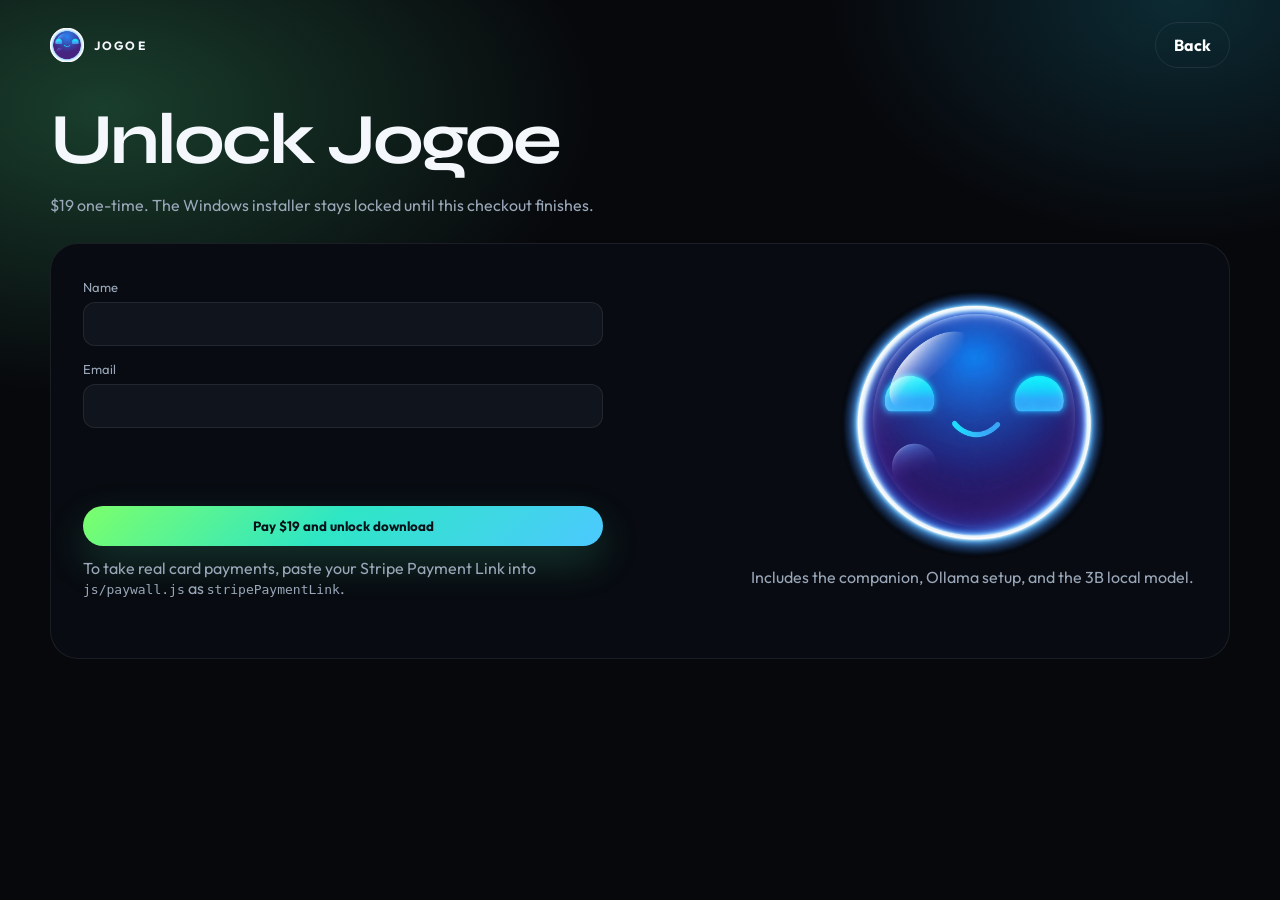
==== checkout.html @ 0dbc4bc4 "Publish the Jogoe marketing site and Windows setup wizard. Co-authored-by: Cursor <cursoragent@curso" ====
<!doctype html>
<html lang="en">
<head>
  <meta charset="utf-8">
  <meta name="viewport" content="width=device-width, initial-scale=1">
  <title>Checkout — Jogoe</title>
  <link rel="icon" href="assets/jogoe.ico">
  <link rel="preconnect" href="https://fonts.googleapis.com">
  <link rel="preconnect" href="https://fonts.gstatic.com" crossorigin>
  <link href="https://fonts.googleapis.com/css2?family=Outfit:wght@400;600;700&family=Syne:wght@700;800&display=swap" rel="stylesheet">
  <link rel="stylesheet" href="css/style.css">
</head>
<body>
  <div class="wrap">
    <header class="nav">
      <a class="brand" href="index.html"><img src="assets/app_icon.png" alt=""> JOGOE</a>
      <a class="btn btn-ghost" href="index.html">Back</a>
    </header>

    <section class="section">
      <h2>Unlock Jogoe</h2>
      <p class="lede">$19 one-time. The Windows installer stays locked until this checkout finishes.</p>
      <div class="price-box">
        <form class="form" id="checkout-form">
          <div>
            <label>Name<input name="name" autocomplete="name" required></label>
          </div>
          <div>
            <label>Email<input name="email" type="email" autocomplete="email" required></label>
          </div>
          <p class="status" id="checkout-status"></p>
          <button class="btn btn-grad" type="submit">Pay $19 and unlock download</button>
          <p class="lede">To take real card payments, paste your Stripe Payment Link into <code>js/paywall.js</code> as <code>stripePaymentLink</code>.</p>
        </form>
        <div>
          <picture>
            <source srcset="assets/faces/idle.webp" type="image/webp">
            <img class="checkout-orb" src="assets/faces/idle.png" alt="Jogoe" width="3840" height="3840">
          </picture>
          <p class="lede">Includes the companion, Ollama setup, and the 3B local model.</p>
        </div>
      </div>
    </section>
  </div>
  <script src="js/paywall.js"></script>
  <script src="js/checkout.js"></script>
</body>
</html>
---- css/style.css ----
:root {
  --bg: #07080c;
  --ink: #f4f7fb;
  --muted: #9aa7b8;
  --line: rgba(255, 255, 255, 0.08);
  --lime: #b6ff4a;
  --mint: #5dffc8;
  --cyan: #3ee0ff;
  --grad: linear-gradient(135deg, #7cff6b 0%, #2ee6c5 48%, #4cc9ff 100%);
  --shadow: 0 40px 120px rgba(0, 0, 0, 0.45);
}

* { box-sizing: border-box; }
html { scroll-behavior: smooth; }
body {
  margin: 0;
  font-family: "Outfit", "Segoe UI", sans-serif;
  color: var(--ink);
  background:
    radial-gradient(900px 520px at 8% 12%, rgba(90, 255, 160, 0.22), transparent 55%),
    radial-gradient(700px 480px at 92% 0%, rgba(40, 220, 255, 0.16), transparent 50%),
    var(--bg);
  min-height: 100vh;
}

img { max-width: 100%; display: block; }
a { color: inherit; }
button, .btn { font-family: inherit; }

.wrap {
  width: min(1180px, calc(100% - 40px));
  margin: 0 auto;
}

.nav {
  display: flex;
  align-items: center;
  justify-content: space-between;
  padding: 22px 0 8px;
}

.brand {
  display: flex;
  align-items: center;
  gap: 10px;
  text-decoration: none;
  letter-spacing: 0.18em;
  font-size: 12px;
  font-weight: 700;
}
.brand img { width: 34px; height: 34px; }

.nav-actions { display: flex; gap: 12px; align-items: center; }

.btn {
  display: inline-flex;
  align-items: center;
  justify-content: center;
  gap: 8px;
  border: 0;
  text-decoration: none;
  cursor: pointer;
  border-radius: 999px;
  padding: 12px 18px;
  font-weight: 700;
  transition: transform 0.18s ease, box-shadow 0.18s ease;
}
.btn:hover { transform: translateY(-1px); }

.btn-market {
  background: var(--lime);
  color: #10210a;
  box-shadow: 0 10px 30px rgba(182, 255, 74, 0.25);
}
.btn-menu {
  background: transparent;
  color: #fff;
  border: 1px solid var(--line);
  width: 46px;
  height: 46px;
  padding: 0;
}
.btn-grad {
  background: var(--grad);
  color: #081018;
  box-shadow: 0 16px 40px rgba(80, 255, 180, 0.18);
}
.btn-ghost {
  background: transparent;
  border: 1px solid var(--line);
  color: #fff;
}

.stage {
  margin: 18px auto 80px;
  background: #07090e;
  border: 1px solid var(--line);
  border-radius: 36px;
  overflow: hidden;
  box-shadow: var(--shadow);
  position: relative;
}
.stage::before {
  content: "";
  position: absolute;
  inset: auto auto -20% -10%;
  width: 55%;
  height: 80%;
  background: radial-gradient(circle, rgba(110, 255, 140, 0.18), transparent 68%);
  pointer-events: none;
  animation: stage-glow 8s ease-in-out infinite;
}
@keyframes stage-glow {
  0%, 100% { opacity: 0.85; transform: translate(0, 0) scale(1); }
  50% { opacity: 1; transform: translate(6%, -4%) scale(1.08); }
}

.hero {
  display: grid;
  grid-template-columns: 1.05fr 1fr;
  gap: 24px;
  align-items: center;
  padding: 28px 48px 56px;
  position: relative;
  z-index: 1;
}

.orb-wrap {
  position: relative;
  min-height: 640px;
  display: grid;
  place-items: center;
  perspective: 900px;
}
.hero-orb-track {
  display: grid;
  place-items: center;
  transform-style: preserve-3d;
  transition: transform 0.35s ease;
  will-change: transform;
  z-index: 1;
}
.orb-wrap.is-tracking .hero-orb-track {
  transition: transform 0.08s linear;
}
.orb-wrap picture { display: block; }
.orb-wrap img.hero-orb {
  width: min(560px, 100%);
  height: auto;
  image-rendering: auto;
  filter: drop-shadow(0 30px 50px rgba(70, 230, 255, 0.28));
  animation: float 5.4s ease-in-out infinite;
  transform-origin: 50% 55%;
  cursor: pointer;
}
.orb-wrap:hover img.hero-orb {
  filter: drop-shadow(0 36px 64px rgba(90, 255, 210, 0.42));
}
.ground-glow {
  position: absolute;
  bottom: 58px;
  width: 220px;
  height: 34px;
  border-radius: 50%;
  background: radial-gradient(circle, rgba(80, 255, 230, 0.55), transparent 70%);
  filter: blur(6px);
  animation: glow-pulse 4.2s ease-in-out infinite;
}
.copy h1 {
  font-family: "Syne", sans-serif;
  font-size: clamp(48px, 7vw, 92px);
  line-height: 0.92;
  letter-spacing: -0.05em;
  margin: 0 0 18px;
}
.copy .kicker {
  font-size: 28px;
  margin: 0 0 16px;
  color: #d5deea;
}
.copy p {
  max-width: 420px;
  color: var(--muted);
  font-size: 16px;
  line-height: 1.6;
}

@keyframes float {
  0%, 100% { transform: translateY(0) scale(1); }
  50% { transform: translateY(-14px) scale(1.015); }
}
@keyframes glow-pulse {
  0%, 100% { opacity: 0.7; transform: scaleX(1); }
  50% { opacity: 1; transform: scaleX(1.18); }
}

.section { padding: 20px 0 80px; }
.section h2 {
  font-family: "Syne", sans-serif;
  font-size: clamp(36px, 6vw, 72px);
  margin: 0 0 12px;
  letter-spacing: -0.04em;
}
.lede { color: var(--muted); max-width: 620px; margin: 0 0 28px; }

.grid {
  display: grid;
  grid-template-columns: repeat(3, 1fr);
  gap: 16px;
}
.card {
  background: rgba(10, 14, 20, 0.82);
  border: 1px solid var(--line);
  border-radius: 22px;
  padding: 22px;
  transition: transform 0.25s ease, border-color 0.25s ease, box-shadow 0.25s ease;
}
.card:hover {
  transform: translateY(-6px);
  border-color: rgba(94, 255, 200, 0.28);
  box-shadow: 0 18px 40px rgba(0, 0, 0, 0.28);
}
.card h3 { margin: 0 0 8px; font-size: 20px; }
.card p { margin: 0; color: var(--muted); line-height: 1.55; }

.faces {
  display: flex;
  gap: 14px;
  overflow: auto;
  padding: 18px 2px 28px;
}
.faces figure {
  margin: 0;
  min-width: 148px;
  text-align: center;
  cursor: pointer;
}
.faces picture { display: block; }
.faces img {
  width: 148px;
  height: 148px;
  object-fit: contain;
  background: transparent;
  image-rendering: auto;
  transform-origin: 50% 70%;
  will-change: transform;
}
.faces figcaption { color: var(--muted); font-size: 13px; margin-top: 8px; }

.face { position: relative; }
.face-idle img { animation: face-idle 3.4s ease-in-out infinite; }
.face-listening img { animation: face-listen 2.6s ease-in-out infinite; }
.face-thinking img { animation: face-think 2.2s ease-in-out infinite; }
.face-working img { animation: face-work 2.8s linear infinite; }
.face-happy img { animation: face-happy 1.8s ease-in-out infinite; }
.face-confused img { animation: face-confused 2.5s ease-in-out infinite; }
.face-error img { animation: face-error 0.7s ease-in-out infinite; }

.face-idle:hover img,
.face-idle.is-replay img { animation: face-idle-pop 0.7s cubic-bezier(0.2, 1.4, 0.32, 1); }
.face-listening:hover img,
.face-listening.is-replay img { animation: face-listen-pop 0.85s ease; }
.face-thinking:hover img,
.face-thinking.is-replay img { animation: face-think-pop 0.9s ease-in-out; }
.face-working:hover img,
.face-working.is-replay img { animation: face-work-pop 0.8s ease; }
.face-happy:hover img,
.face-happy.is-replay img { animation: face-happy-pop 0.75s cubic-bezier(0.2, 1.5, 0.32, 1); }
.face-confused:hover img,
.face-confused.is-replay img { animation: face-confused-pop 0.7s ease; }
.face-error:hover img,
.face-error.is-replay img { animation: face-error-pop 0.55s ease; }

.face-listening::before,
.face-listening::after {
  content: "";
  position: absolute;
  left: 50%;
  top: 46px;
  width: 118px;
  height: 118px;
  margin-left: -59px;
  border: 2px solid rgba(62, 224, 255, 0.0);
  border-radius: 50%;
  pointer-events: none;
  animation: listen-ring 2.6s ease-out infinite;
}
.face-listening::after { animation-delay: 0.7s; }
.face-listening:hover::before,
.face-listening:hover::after,
.face-listening.is-replay::before,
.face-listening.is-replay::after {
  animation: listen-ring 0.85s ease-out;
}

@keyframes face-idle {
  0%, 100% { transform: translateY(0); }
  50% { transform: translateY(-7px); }
}
@keyframes face-idle-pop {
  0% { transform: translateY(0) scale(1); }
  40% { transform: translateY(-16px) scale(1.06); }
  70% { transform: translateY(-4px) scale(0.98); }
  100% { transform: translateY(0) scale(1); }
}
@keyframes face-listen {
  0%, 100% { transform: rotate(-8deg) translateX(-3px); }
  50% { transform: rotate(8deg) translateX(3px); }
}
@keyframes face-listen-pop {
  0% { transform: rotate(0) scale(1); }
  25% { transform: rotate(-14deg) translateX(-6px) scale(1.05); }
  55% { transform: rotate(12deg) translateX(6px) scale(1.05); }
  100% { transform: rotate(0) scale(1); }
}
@keyframes listen-ring {
  0% { transform: scale(0.72); opacity: 0.55; border-color: rgba(62, 224, 255, 0.55); }
  100% { transform: scale(1.35); opacity: 0; border-color: rgba(62, 224, 255, 0); }
}
@keyframes face-think {
  0%, 100% { transform: rotate(-6deg) translateY(0); }
  35% { transform: rotate(7deg) translateY(-8px); }
  70% { transform: rotate(-3deg) translateY(2px); }
}
@keyframes face-think-pop {
  0% { transform: rotate(0) scale(1); }
  30% { transform: rotate(-16deg) translateY(-10px) scale(1.04); }
  60% { transform: rotate(14deg) translateY(-4px) scale(1.08); }
  100% { transform: rotate(0) scale(1); }
}
@keyframes face-work {
  0% { transform: rotate(0) scale(1); }
  50% { transform: rotate(180deg) scale(1.03); }
  100% { transform: rotate(360deg) scale(1); }
}
@keyframes face-work-pop {
  0% { transform: rotate(0) scale(1); }
  50% { transform: rotate(180deg) scale(1.12); }
  100% { transform: rotate(360deg) scale(1); }
}
@keyframes face-happy {
  0%, 100% { transform: translateY(0) scale(1); }
  30% { transform: translateY(-12px) scale(1.06); }
  50% { transform: translateY(0) scale(0.96); }
  70% { transform: translateY(-6px) scale(1.03); }
}
@keyframes face-happy-pop {
  0% { transform: translateY(0) scale(1) rotate(0); }
  35% { transform: translateY(-20px) scale(1.12) rotate(-8deg); }
  55% { transform: translateY(2px) scale(0.94) rotate(6deg); }
  75% { transform: translateY(-8px) scale(1.06) rotate(-3deg); }
  100% { transform: translateY(0) scale(1) rotate(0); }
}
@keyframes face-confused {
  0%, 100% { transform: rotate(0) translateX(0); }
  25% { transform: rotate(-10deg) translateX(-4px); }
  50% { transform: rotate(8deg) translateX(4px); }
  75% { transform: rotate(-5deg) translateX(-2px); }
}
@keyframes face-confused-pop {
  0% { transform: rotate(0); }
  20% { transform: rotate(-16deg) translateX(-8px); }
  45% { transform: rotate(14deg) translateX(8px); }
  70% { transform: rotate(-8deg); }
  100% { transform: rotate(0); }
}
@keyframes face-error {
  0%, 100% { transform: translateX(0); }
  25% { transform: translateX(-5px); }
  75% { transform: translateX(5px); }
}
@keyframes face-error-pop {
  0%, 100% { transform: translateX(0) scale(1); }
  15% { transform: translateX(-10px) rotate(-6deg) scale(1.04); }
  30% { transform: translateX(10px) rotate(6deg); }
  45% { transform: translateX(-8px) rotate(-4deg); }
  60% { transform: translateX(8px) rotate(4deg); }
  80% { transform: translateX(-3px); }
}

.price-box {
  display: grid;
  grid-template-columns: 1.3fr 0.9fr;
  gap: 24px;
  align-items: center;
  background: #080b11;
  border: 1px solid var(--line);
  border-radius: 28px;
  padding: 32px;
}
.price-box .amount {
  font-family: "Syne", sans-serif;
  font-size: 72px;
  margin: 0;
}
.price-box ul { color: var(--muted); line-height: 1.9; padding-left: 18px; }

.faq-item {
  border-top: 1px solid var(--line);
}
.faq-item button {
  width: 100%;
  text-align: left;
  background: none;
  border: 0;
  color: #fff;
  padding: 18px 0;
  font-size: 18px;
  cursor: pointer;
}
.faq-item .answer {
  display: none;
  color: var(--muted);
  padding: 0 0 18px;
  line-height: 1.6;
}
.faq-item.open .answer { display: block; }

.footer {
  display: flex;
  justify-content: space-between;
  align-items: end;
  padding-bottom: 40px;
  color: var(--muted);
}
.contact-bubble {
  width: 118px;
  height: 118px;
  border-radius: 50%;
  background: #fff;
  color: #111;
  display: grid;
  place-items: center;
  text-align: center;
  text-decoration: none;
  font-weight: 800;
  box-shadow: 0 20px 50px rgba(0,0,0,0.35);
  animation: contact-bob 3.6s ease-in-out infinite;
  transition: transform 0.2s ease;
}
.contact-bubble:hover { animation: none; transform: scale(1.06); }
@keyframes contact-bob {
  0%, 100% { transform: translateY(0); }
  50% { transform: translateY(-8px); }
}

.drawer {
  display: none;
  position: fixed;
  inset: 18px 18px auto auto;
  background: #0c1118;
  border: 1px solid var(--line);
  border-radius: 18px;
  padding: 16px;
  z-index: 20;
  min-width: 220px;
}
.drawer.open { display: grid; gap: 10px; }
.drawer a { text-decoration: none; color: #fff; }

.form {
  display: grid;
  gap: 12px;
  max-width: 520px;
}
label { font-size: 13px; color: var(--muted); }
input {
  width: 100%;
  margin-top: 6px;
  background: #10151d;
  border: 1px solid var(--line);
  color: #fff;
  border-radius: 12px;
  padding: 12px 14px;
  font-size: 16px;
}
.row { display: grid; grid-template-columns: 1fr 1fr; gap: 12px; }
.status { min-height: 1.4em; color: #ffb4b4; }

.download-panel {
  background: #080b11;
  border: 1px solid var(--line);
  border-radius: 28px;
  padding: 36px;
}

.checkout-orb {
  width: 280px;
  height: auto;
  margin: 0 auto;
  animation: float 4.8s ease-in-out infinite;
  cursor: pointer;
  transform-origin: 50% 60%;
}
.checkout-orb:hover {
  animation: face-happy-pop 0.75s cubic-bezier(0.2, 1.5, 0.32, 1);
}

@media (max-width: 860px) {
  .hero, .price-box, .grid, .footer { grid-template-columns: 1fr; }
  .hero { padding: 20px; }
  .orb-wrap { min-height: 360px; }
}

@media (prefers-reduced-motion: reduce) {
  *, *::before, *::after {
    animation: none !important;
    transition: none !important;
  }
}
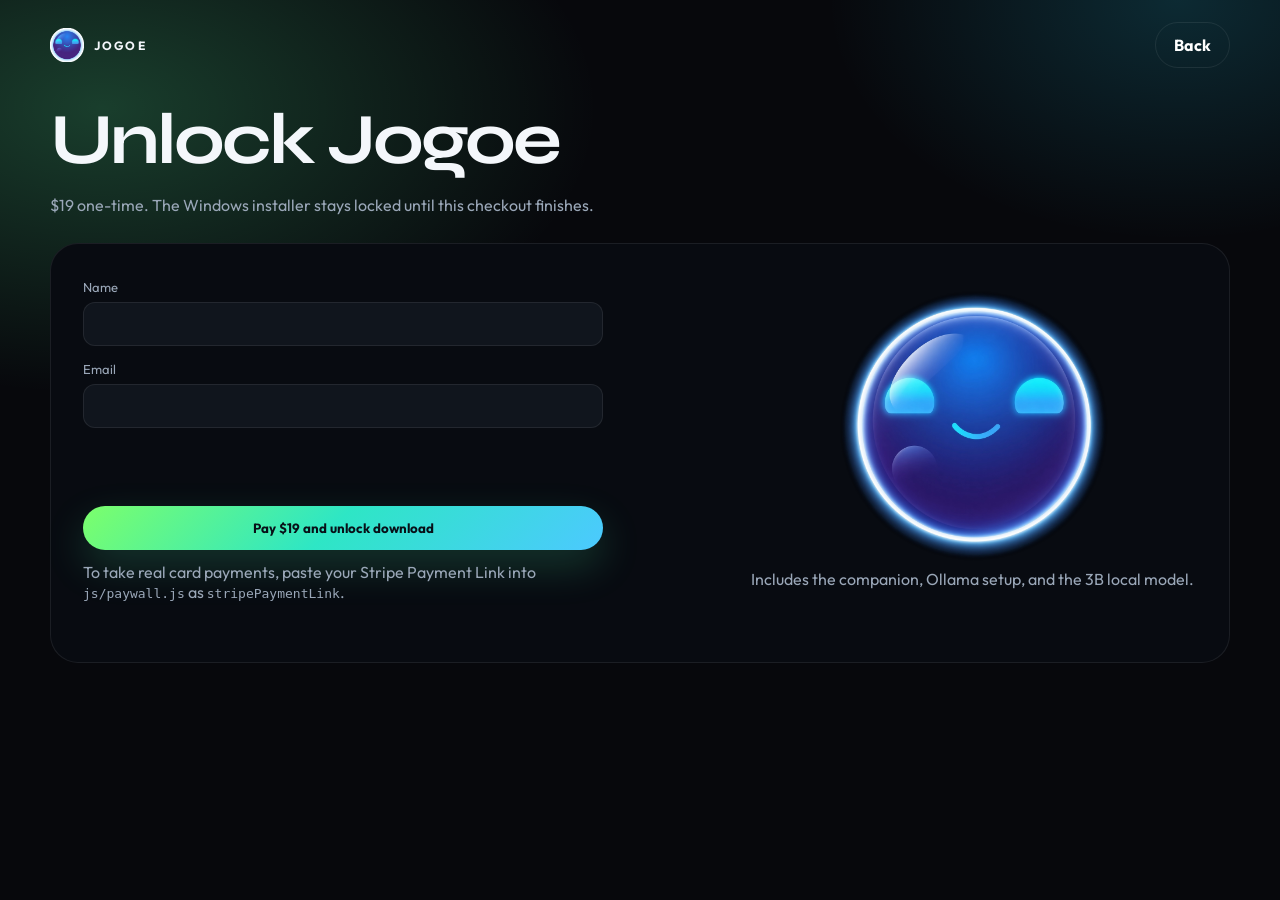
==== commit 7691dab8: "Make the site phone-ready and match every orb face to Idle. Co-authored-by: Cursor <cursoragent@curs" ====
--- a/checkout.html
+++ b/checkout.html
@@ -2,7 +2,7 @@
 <html lang="en">
 <head>
   <meta charset="utf-8">
-  <meta name="viewport" content="width=device-width, initial-scale=1">
+  <meta name="viewport" content="width=device-width, initial-scale=1, viewport-fit=cover">
   <title>Checkout — Jogoe</title>
   <link rel="icon" href="assets/jogoe.ico">
   <link rel="preconnect" href="https://fonts.googleapis.com">
@@ -33,16 +33,19 @@
           <p class="lede">To take real card payments, paste your Stripe Payment Link into <code>js/paywall.js</code> as <code>stripePaymentLink</code>.</p>
         </form>
         <div>
-          <picture>
-            <source srcset="assets/faces/idle.webp" type="image/webp">
-            <img class="checkout-orb" src="assets/faces/idle.png" alt="Jogoe" width="3840" height="3840">
-          </picture>
+          <div class="orb-stage checkout-stage" data-gaze>
+            <picture>
+              <source srcset="assets/faces/idle.webp" type="image/webp">
+              <img class="checkout-orb" src="assets/faces/idle.png" alt="Jogoe" width="3840" height="3840">
+            </picture>
+          </div>
           <p class="lede">Includes the companion, Ollama setup, and the 3B local model.</p>
         </div>
       </div>
     </section>
   </div>
   <script src="js/paywall.js"></script>
+  <script src="js/site.js"></script>
   <script src="js/checkout.js"></script>
 </body>
 </html>
--- a/css/style.css
+++ b/css/style.css
@@ -11,7 +11,11 @@
 }
 
 * { box-sizing: border-box; }
-html { scroll-behavior: smooth; }
+html {
+  scroll-behavior: smooth;
+  -webkit-text-size-adjust: 100%;
+  text-size-adjust: 100%;
+}
 body {
   margin: 0;
   font-family: "Outfit", "Segoe UI", sans-serif;
@@ -21,6 +25,12 @@
     radial-gradient(700px 480px at 92% 0%, rgba(40, 220, 255, 0.16), transparent 50%),
     var(--bg);
   min-height: 100vh;
+  min-height: 100dvh;
+  overflow-x: hidden;
+  padding-left: env(safe-area-inset-left);
+  padding-right: env(safe-area-inset-right);
+  padding-bottom: env(safe-area-inset-bottom);
+  color-scheme: dark;
 }
 
 img { max-width: 100%; display: block; }
@@ -28,7 +38,7 @@
 button, .btn { font-family: inherit; }
 
 .wrap {
-  width: min(1180px, calc(100% - 40px));
+  width: min(1180px, calc(100% - 32px));
   margin: 0 auto;
 }
 
@@ -36,6 +46,7 @@
   display: flex;
   align-items: center;
   justify-content: space-between;
+  gap: 12px;
   padding: 22px 0 8px;
 }
 
@@ -62,10 +73,12 @@
   cursor: pointer;
   border-radius: 999px;
   padding: 12px 18px;
+  min-height: 44px;
   font-weight: 700;
+  touch-action: manipulation;
+  -webkit-tap-highlight-color: transparent;
   transition: transform 0.18s ease, box-shadow 0.18s ease;
 }
-.btn:hover { transform: translateY(-1px); }
 
 .btn-market {
   background: var(--lime);
@@ -78,6 +91,7 @@
   border: 1px solid var(--line);
   width: 46px;
   height: 46px;
+  min-width: 46px;
   padding: 0;
 }
 .btn-grad {
@@ -135,7 +149,6 @@
 .hero-orb-track {
   display: grid;
   place-items: center;
-  transform-style: preserve-3d;
   transition: transform 0.35s ease;
   will-change: transform;
   z-index: 1;
@@ -144,17 +157,19 @@
   transition: transform 0.08s linear;
 }
 .orb-wrap picture { display: block; }
+.orb-wrap .orb-stage {
+  position: relative;
+  width: min(560px, 100%);
+  transition: transform 0.22s cubic-bezier(0.2, 1.4, 0.32, 1);
+}
 .orb-wrap img.hero-orb {
-  width: min(560px, 100%);
+  width: 100%;
   height: auto;
   image-rendering: auto;
   filter: drop-shadow(0 30px 50px rgba(70, 230, 255, 0.28));
-  animation: float 5.4s ease-in-out infinite;
   transform-origin: 50% 55%;
   cursor: pointer;
-}
-.orb-wrap:hover img.hero-orb {
-  filter: drop-shadow(0 36px 64px rgba(90, 255, 210, 0.42));
+  transition: filter 0.22s ease;
 }
 .ground-glow {
   position: absolute;
@@ -185,10 +200,6 @@
   line-height: 1.6;
 }
 
-@keyframes float {
-  0%, 100% { transform: translateY(0) scale(1); }
-  50% { transform: translateY(-14px) scale(1.015); }
-}
 @keyframes glow-pulse {
   0%, 100% { opacity: 0.7; transform: scaleX(1); }
   50% { opacity: 1; transform: scaleX(1.18); }
@@ -215,167 +226,119 @@
   padding: 22px;
   transition: transform 0.25s ease, border-color 0.25s ease, box-shadow 0.25s ease;
 }
-.card:hover {
-  transform: translateY(-6px);
-  border-color: rgba(94, 255, 200, 0.28);
-  box-shadow: 0 18px 40px rgba(0, 0, 0, 0.28);
-}
 .card h3 { margin: 0 0 8px; font-size: 20px; }
 .card p { margin: 0; color: var(--muted); line-height: 1.55; }
 
 .faces {
-  display: flex;
-  gap: 14px;
-  overflow: auto;
+  display: grid;
+  grid-template-columns: repeat(7, minmax(0, 1fr));
+  gap: 14px 10px;
   padding: 18px 2px 28px;
 }
 .faces figure {
   margin: 0;
-  min-width: 148px;
+  min-width: 0;
   text-align: center;
   cursor: pointer;
 }
-.faces picture { display: block; }
+.faces picture { display: block; width: 100%; height: 100%; }
+.face .orb-stage {
+  position: relative;
+  width: min(148px, 100%);
+  aspect-ratio: 1;
+  height: auto;
+  margin: 0 auto;
+  transform-origin: 50% 80%;
+  transition: transform 0.22s cubic-bezier(0.2, 1.4, 0.32, 1);
+}
 .faces img {
-  width: 148px;
-  height: 148px;
+  width: 100%;
+  height: 100%;
   object-fit: contain;
   background: transparent;
   image-rendering: auto;
-  transform-origin: 50% 70%;
-  will-change: transform;
 }
 .faces figcaption { color: var(--muted); font-size: 13px; margin-top: 8px; }
 
 .face { position: relative; }
-.face-idle img { animation: face-idle 3.4s ease-in-out infinite; }
-.face-listening img { animation: face-listen 2.6s ease-in-out infinite; }
-.face-thinking img { animation: face-think 2.2s ease-in-out infinite; }
-.face-working img { animation: face-work 2.8s linear infinite; }
-.face-happy img { animation: face-happy 1.8s ease-in-out infinite; }
-.face-confused img { animation: face-confused 2.5s ease-in-out infinite; }
-.face-error img { animation: face-error 0.7s ease-in-out infinite; }
-
-.face-idle:hover img,
-.face-idle.is-replay img { animation: face-idle-pop 0.7s cubic-bezier(0.2, 1.4, 0.32, 1); }
-.face-listening:hover img,
-.face-listening.is-replay img { animation: face-listen-pop 0.85s ease; }
-.face-thinking:hover img,
-.face-thinking.is-replay img { animation: face-think-pop 0.9s ease-in-out; }
-.face-working:hover img,
-.face-working.is-replay img { animation: face-work-pop 0.8s ease; }
-.face-happy:hover img,
-.face-happy.is-replay img { animation: face-happy-pop 0.75s cubic-bezier(0.2, 1.5, 0.32, 1); }
-.face-confused:hover img,
-.face-confused.is-replay img { animation: face-confused-pop 0.7s ease; }
-.face-error:hover img,
-.face-error.is-replay img { animation: face-error-pop 0.55s ease; }
-
-.face-listening::before,
-.face-listening::after {
+.face:focus-within .orb-stage,
+.face.is-looking .orb-stage {
+  transform: translateY(-12px) scale(1.14);
+}
+
+.gaze {
+  position: absolute;
+  inset: 0;
+  pointer-events: none;
+  z-index: 4;
+  opacity: 0;
+  transition: opacity 0.12s ease;
+  clip-path: circle(39% at 50% 50%);
+}
+[data-gaze]:hover .gaze,
+[data-gaze]:focus-within .gaze,
+[data-gaze].is-looking .gaze,
+.face:hover .gaze,
+.face:focus-within .gaze,
+.orb-wrap:hover .gaze {
+  opacity: 1;
+}
+.gaze .eye {
+  position: absolute;
+  top: 45.8%;
+  width: 15%;
+  height: 17.5%;
+  border-radius: 50%;
+  background:
+    radial-gradient(circle at 34% 30%, #f3ffff 0 16%, #7cf4ff 28%, #148ad4 52%, #08275c 78%);
+  box-shadow:
+    0 0 14px rgba(90, 240, 255, 0.7),
+    inset 0 0 0 2px rgba(180, 255, 255, 0.85);
+  overflow: hidden;
+  transform: scaleY(0.1);
+  transform-origin: 50% 55%;
+  transition: transform 0.18s cubic-bezier(0.2, 1.3, 0.32, 1);
+}
+.gaze .eye.left { left: 29.5%; }
+.gaze .eye.right { left: 55%; }
+[data-gaze]:hover .gaze .eye,
+[data-gaze]:focus-within .gaze .eye,
+[data-gaze].is-looking .gaze .eye,
+.face:hover .gaze .eye,
+.face:focus-within .gaze .eye,
+.orb-wrap:hover .gaze .eye {
+  transform: scaleY(1);
+}
+.gaze .pupil {
+  position: absolute;
+  left: 50%;
+  top: 54%;
+  width: 46%;
+  height: 46%;
+  margin: -23% 0 0 -23%;
+  border-radius: 50%;
+  background:
+    radial-gradient(circle at 32% 28%, #f4ffff 0 18%, #04101f 42%, #02060d 70%);
+  box-shadow: 0 0 8px rgba(62, 224, 255, 0.55);
+  transition: transform 0.07s linear;
+}
+.gaze .pupil::after {
   content: "";
   position: absolute;
-  left: 50%;
-  top: 46px;
-  width: 118px;
-  height: 118px;
-  margin-left: -59px;
-  border: 2px solid rgba(62, 224, 255, 0.0);
+  left: 22%;
+  top: 18%;
+  width: 28%;
+  height: 28%;
   border-radius: 50%;
-  pointer-events: none;
-  animation: listen-ring 2.6s ease-out infinite;
-}
-.face-listening::after { animation-delay: 0.7s; }
-.face-listening:hover::before,
-.face-listening:hover::after,
-.face-listening.is-replay::before,
-.face-listening.is-replay::after {
-  animation: listen-ring 0.85s ease-out;
-}
-
-@keyframes face-idle {
-  0%, 100% { transform: translateY(0); }
-  50% { transform: translateY(-7px); }
-}
-@keyframes face-idle-pop {
-  0% { transform: translateY(0) scale(1); }
-  40% { transform: translateY(-16px) scale(1.06); }
-  70% { transform: translateY(-4px) scale(0.98); }
-  100% { transform: translateY(0) scale(1); }
-}
-@keyframes face-listen {
-  0%, 100% { transform: rotate(-8deg) translateX(-3px); }
-  50% { transform: rotate(8deg) translateX(3px); }
-}
-@keyframes face-listen-pop {
-  0% { transform: rotate(0) scale(1); }
-  25% { transform: rotate(-14deg) translateX(-6px) scale(1.05); }
-  55% { transform: rotate(12deg) translateX(6px) scale(1.05); }
-  100% { transform: rotate(0) scale(1); }
-}
-@keyframes listen-ring {
-  0% { transform: scale(0.72); opacity: 0.55; border-color: rgba(62, 224, 255, 0.55); }
-  100% { transform: scale(1.35); opacity: 0; border-color: rgba(62, 224, 255, 0); }
-}
-@keyframes face-think {
-  0%, 100% { transform: rotate(-6deg) translateY(0); }
-  35% { transform: rotate(7deg) translateY(-8px); }
-  70% { transform: rotate(-3deg) translateY(2px); }
-}
-@keyframes face-think-pop {
-  0% { transform: rotate(0) scale(1); }
-  30% { transform: rotate(-16deg) translateY(-10px) scale(1.04); }
-  60% { transform: rotate(14deg) translateY(-4px) scale(1.08); }
-  100% { transform: rotate(0) scale(1); }
-}
-@keyframes face-work {
-  0% { transform: rotate(0) scale(1); }
-  50% { transform: rotate(180deg) scale(1.03); }
-  100% { transform: rotate(360deg) scale(1); }
-}
-@keyframes face-work-pop {
-  0% { transform: rotate(0) scale(1); }
-  50% { transform: rotate(180deg) scale(1.12); }
-  100% { transform: rotate(360deg) scale(1); }
-}
-@keyframes face-happy {
-  0%, 100% { transform: translateY(0) scale(1); }
-  30% { transform: translateY(-12px) scale(1.06); }
-  50% { transform: translateY(0) scale(0.96); }
-  70% { transform: translateY(-6px) scale(1.03); }
-}
-@keyframes face-happy-pop {
-  0% { transform: translateY(0) scale(1) rotate(0); }
-  35% { transform: translateY(-20px) scale(1.12) rotate(-8deg); }
-  55% { transform: translateY(2px) scale(0.94) rotate(6deg); }
-  75% { transform: translateY(-8px) scale(1.06) rotate(-3deg); }
-  100% { transform: translateY(0) scale(1) rotate(0); }
-}
-@keyframes face-confused {
-  0%, 100% { transform: rotate(0) translateX(0); }
-  25% { transform: rotate(-10deg) translateX(-4px); }
-  50% { transform: rotate(8deg) translateX(4px); }
-  75% { transform: rotate(-5deg) translateX(-2px); }
-}
-@keyframes face-confused-pop {
-  0% { transform: rotate(0); }
-  20% { transform: rotate(-16deg) translateX(-8px); }
-  45% { transform: rotate(14deg) translateX(8px); }
-  70% { transform: rotate(-8deg); }
-  100% { transform: rotate(0); }
-}
-@keyframes face-error {
-  0%, 100% { transform: translateX(0); }
-  25% { transform: translateX(-5px); }
-  75% { transform: translateX(5px); }
-}
-@keyframes face-error-pop {
-  0%, 100% { transform: translateX(0) scale(1); }
-  15% { transform: translateX(-10px) rotate(-6deg) scale(1.04); }
-  30% { transform: translateX(10px) rotate(6deg); }
-  45% { transform: translateX(-8px) rotate(-4deg); }
-  60% { transform: translateX(8px) rotate(4deg); }
-  80% { transform: translateX(-3px); }
+  background: rgba(255, 255, 255, 0.85);
+}
+
+.checkout-stage {
+  position: relative;
+  width: 280px;
+  margin: 0 auto;
+  transform-origin: 50% 80%;
+  transition: transform 0.22s cubic-bezier(0.2, 1.4, 0.32, 1);
 }
 
 .price-box {
@@ -405,8 +368,10 @@
   border: 0;
   color: #fff;
   padding: 18px 0;
+  min-height: 48px;
   font-size: 18px;
   cursor: pointer;
+  touch-action: manipulation;
 }
 .faq-item .answer {
   display: none;
@@ -438,7 +403,6 @@
   animation: contact-bob 3.6s ease-in-out infinite;
   transition: transform 0.2s ease;
 }
-.contact-bubble:hover { animation: none; transform: scale(1.06); }
 @keyframes contact-bob {
   0%, 100% { transform: translateY(0); }
   50% { transform: translateY(-8px); }
@@ -483,23 +447,92 @@
   border-radius: 28px;
   padding: 36px;
 }
+.download-panel strong { overflow-wrap: anywhere; }
 
 .checkout-orb {
-  width: 280px;
+  width: 100%;
   height: auto;
   margin: 0 auto;
-  animation: float 4.8s ease-in-out infinite;
-  cursor: pointer;
-  transform-origin: 50% 60%;
-}
-.checkout-orb:hover {
-  animation: face-happy-pop 0.75s cubic-bezier(0.2, 1.5, 0.32, 1);
+  display: block;
+}
+
+@media (hover: hover) and (pointer: fine) {
+  .btn:hover { transform: translateY(-1px); }
+  .card:hover {
+    transform: translateY(-6px);
+    border-color: rgba(94, 255, 200, 0.28);
+    box-shadow: 0 18px 40px rgba(0, 0, 0, 0.28);
+  }
+  .orb-wrap:hover img.hero-orb {
+    filter: drop-shadow(0 36px 64px rgba(90, 255, 210, 0.42));
+  }
+  .orb-wrap:hover .orb-stage {
+    transform: scale(1.04);
+  }
+  .face:hover .orb-stage {
+    transform: translateY(-12px) scale(1.14);
+  }
+  .checkout-stage:hover { transform: translateY(-12px) scale(1.08); }
+  .contact-bubble:hover { animation: none; transform: scale(1.06); }
+}
+
+@media (max-width: 1100px) {
+  .faces { grid-template-columns: repeat(4, minmax(0, 1fr)); }
 }
 
 @media (max-width: 860px) {
   .hero, .price-box, .grid, .footer { grid-template-columns: 1fr; }
-  .hero { padding: 20px; }
-  .orb-wrap { min-height: 360px; }
+  .hero {
+    display: flex;
+    flex-direction: column;
+    align-items: center;
+    text-align: center;
+    padding: 16px 16px 28px;
+    gap: 8px;
+  }
+  .copy { order: -1; }
+  .copy p { margin-inline: auto; }
+  .copy h1 { font-size: clamp(42px, 14vw, 68px); }
+  .copy .kicker { font-size: 22px; }
+  .orb-wrap {
+    min-height: 0;
+    width: 100%;
+    padding: 8px 0 20px;
+  }
+  .orb-wrap .orb-stage { width: min(280px, 72vw); }
+  .orb-wrap.is-looking .orb-stage { transform: scale(1.04); }
+  .ground-glow { bottom: 18px; width: 160px; }
+  .stage { border-radius: 24px; margin: 12px auto 48px; }
+  .section { padding: 12px 0 56px; }
+  .section h2 { font-size: clamp(30px, 10vw, 48px); }
+  .grid { gap: 12px; }
+  .faces { grid-template-columns: repeat(3, minmax(0, 1fr)); gap: 16px 10px; }
+  .price-box { padding: 22px 18px; }
+  .price-box .amount { font-size: 52px; }
+  .footer {
+    flex-direction: column;
+    align-items: center;
+    gap: 24px;
+    text-align: center;
+  }
+  .contact-bubble { width: 96px; height: 96px; }
+  .row { grid-template-columns: 1fr; }
+  .nav { padding: 14px 0 8px; gap: 10px; }
+  .nav-actions { gap: 8px; }
+  .btn-market { padding: 10px 14px; font-size: 14px; white-space: nowrap; }
+  .price-box .btn, .download-panel .btn, .copy .btn { width: 100%; max-width: 320px; }
+  .drawer {
+    inset: calc(env(safe-area-inset-top, 0px) + 64px) 12px auto 12px;
+    min-width: 0;
+  }
+  .checkout-stage { width: min(220px, 70vw); }
+  .download-panel { padding: 22px 18px; }
+}
+
+@media (max-width: 520px) {
+  .wrap { width: min(1180px, calc(100% - 24px)); }
+  .faces { grid-template-columns: repeat(2, minmax(0, 1fr)); }
+  .brand { letter-spacing: 0.12em; }
 }
 
 @media (prefers-reduced-motion: reduce) {
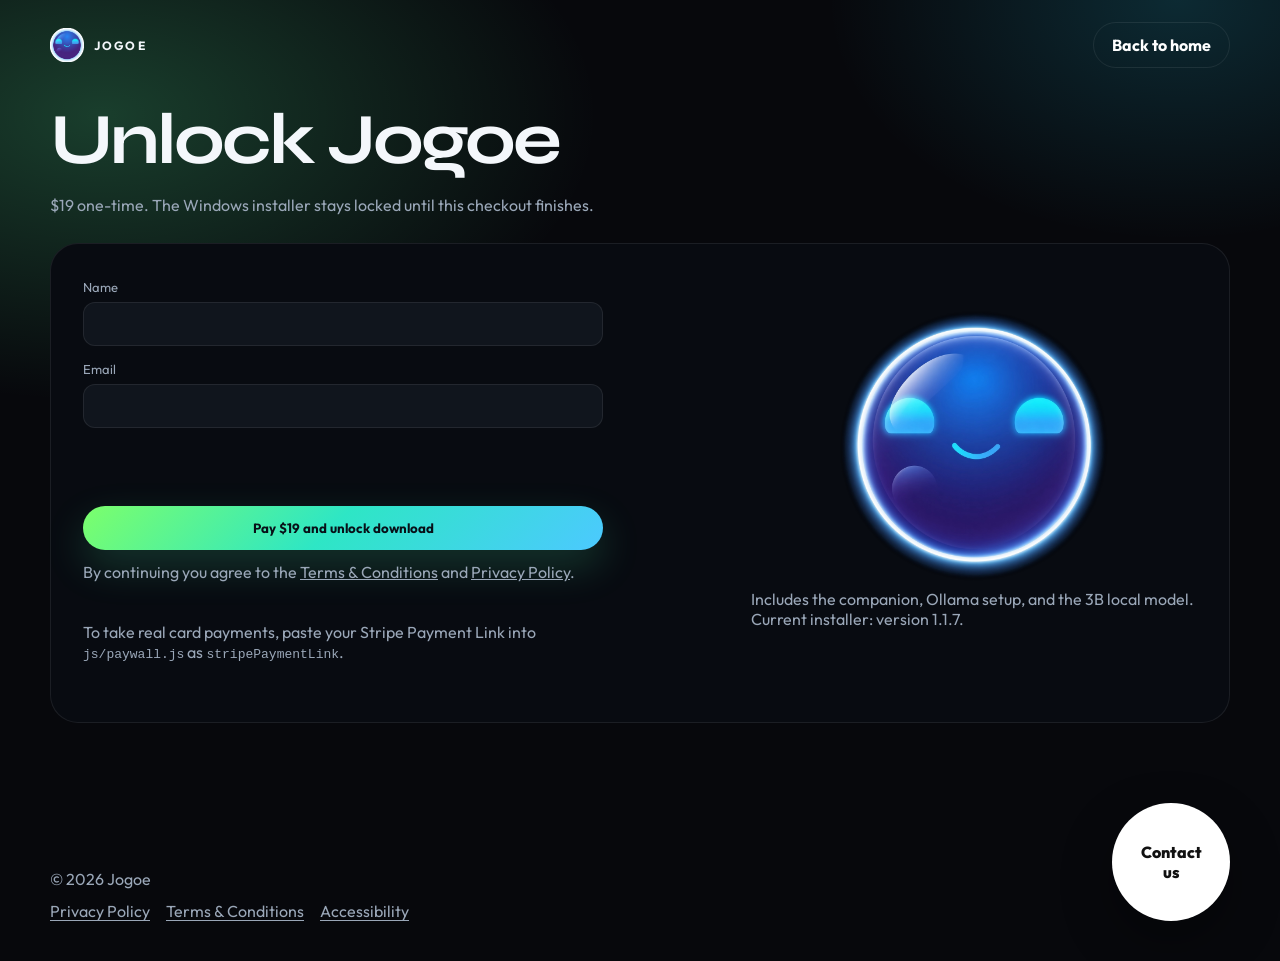
==== commit f66153ad: "Publish the 1.1.7 installer and add privacy, terms, and accessibility pages." ====
--- a/checkout.html
+++ b/checkout.html
@@ -4,6 +4,7 @@
   <meta charset="utf-8">
   <meta name="viewport" content="width=device-width, initial-scale=1, viewport-fit=cover">
   <title>Checkout — Jogoe</title>
+  <meta name="description" content="Unlock the Jogoe Windows installer with a one-time $19 desktop license.">
   <link rel="icon" href="assets/jogoe.ico">
   <link rel="preconnect" href="https://fonts.googleapis.com">
   <link rel="preconnect" href="https://fonts.gstatic.com" crossorigin>
@@ -11,38 +12,53 @@
   <link rel="stylesheet" href="css/style.css">
 </head>
 <body>
+  <a class="skip-link" href="#main">Skip to main content</a>
   <div class="wrap">
     <header class="nav">
-      <a class="brand" href="index.html"><img src="assets/app_icon.png" alt=""> JOGOE</a>
-      <a class="btn btn-ghost" href="index.html">Back</a>
+      <a class="brand" href="index.html"><img src="assets/app_icon.png" alt="Jogoe"> JOGOE</a>
+      <a class="btn btn-ghost" href="index.html">Back to home</a>
     </header>
 
-    <section class="section">
-      <h2>Unlock Jogoe</h2>
+    <main class="section" id="main">
+      <h1 class="page-title">Unlock Jogoe</h1>
       <p class="lede">$19 one-time. The Windows installer stays locked until this checkout finishes.</p>
       <div class="price-box">
         <form class="form" id="checkout-form">
           <div>
-            <label>Name<input name="name" autocomplete="name" required></label>
+            <label for="checkout-name">Name</label>
+            <input id="checkout-name" name="name" autocomplete="name" required>
           </div>
           <div>
-            <label>Email<input name="email" type="email" autocomplete="email" required></label>
+            <label for="checkout-email">Email</label>
+            <input id="checkout-email" name="email" type="email" autocomplete="email" required>
           </div>
-          <p class="status" id="checkout-status"></p>
+          <p class="status" id="checkout-status" role="status" aria-live="polite"></p>
           <button class="btn btn-grad" type="submit">Pay $19 and unlock download</button>
+          <p class="lede">By continuing you agree to the <a href="terms.html">Terms &amp; Conditions</a> and <a href="privacy.html">Privacy Policy</a>.</p>
           <p class="lede">To take real card payments, paste your Stripe Payment Link into <code>js/paywall.js</code> as <code>stripePaymentLink</code>.</p>
         </form>
         <div>
-          <div class="orb-stage checkout-stage" data-gaze>
+          <div class="orb-stage checkout-stage">
             <picture>
               <source srcset="assets/faces/idle.webp" type="image/webp">
-              <img class="checkout-orb" src="assets/faces/idle.png" alt="Jogoe" width="3840" height="3840">
+              <img class="checkout-orb" src="assets/faces/idle.png" alt="Jogoe waiting on the checkout page" width="3840" height="3840">
             </picture>
           </div>
-          <p class="lede">Includes the companion, Ollama setup, and the 3B local model.</p>
+          <p class="lede">Includes the companion, Ollama setup, and the 3B local model. Current installer: version 1.1.7.</p>
         </div>
       </div>
-    </section>
+    </main>
+    <footer class="footer">
+      <div class="footer-meta">
+        <div>© <span data-year></span> Jogoe</div>
+        <nav class="legal-nav" aria-label="Legal">
+          <a href="privacy.html">Privacy Policy</a>
+          <a href="terms.html">Terms &amp; Conditions</a>
+          <a href="accessibility.html">Accessibility</a>
+        </nav>
+      </div>
+      <a class="contact-bubble" href="mailto:hello@jogoe.app">Contact<br>us</a>
+    </footer>
   </div>
   <script src="js/paywall.js"></script>
   <script src="js/site.js"></script>
--- a/css/style.css
+++ b/css/style.css
@@ -15,6 +15,36 @@
   scroll-behavior: smooth;
   -webkit-text-size-adjust: 100%;
   text-size-adjust: 100%;
+}
+
+.skip-link {
+  position: absolute;
+  left: 16px;
+  top: 12px;
+  z-index: 1000;
+  background: #fff;
+  color: #111;
+  padding: 10px 16px;
+  border-radius: 999px;
+  font-weight: 700;
+  text-decoration: none;
+  transform: translateY(-180%);
+}
+.skip-link:focus,
+.skip-link:focus-visible {
+  transform: none;
+}
+
+:focus-visible {
+  outline: 3px solid var(--cyan);
+  outline-offset: 3px;
+}
+.btn:focus-visible,
+.drawer a:focus-visible,
+.legal-nav a:focus-visible {
+  outline: 3px solid #081018;
+  outline-offset: 3px;
+  box-shadow: 0 0 0 6px var(--cyan);
 }
 body {
   margin: 0;
@@ -206,6 +236,12 @@
 }
 
 .section { padding: 20px 0 80px; }
+.page-title {
+  font-family: "Syne", sans-serif;
+  font-size: clamp(36px, 6vw, 72px);
+  letter-spacing: -0.04em;
+  margin: 0 0 12px;
+}
 .section h2 {
   font-family: "Syne", sans-serif;
   font-size: clamp(36px, 6vw, 72px);
@@ -261,76 +297,8 @@
 .faces figcaption { color: var(--muted); font-size: 13px; margin-top: 8px; }
 
 .face { position: relative; }
-.face:focus-within .orb-stage,
-.face.is-looking .orb-stage {
+.face:focus-within .orb-stage {
   transform: translateY(-12px) scale(1.14);
-}
-
-.gaze {
-  position: absolute;
-  inset: 0;
-  pointer-events: none;
-  z-index: 4;
-  opacity: 0;
-  transition: opacity 0.12s ease;
-  clip-path: circle(39% at 50% 50%);
-}
-[data-gaze]:hover .gaze,
-[data-gaze]:focus-within .gaze,
-[data-gaze].is-looking .gaze,
-.face:hover .gaze,
-.face:focus-within .gaze,
-.orb-wrap:hover .gaze {
-  opacity: 1;
-}
-.gaze .eye {
-  position: absolute;
-  top: 45.8%;
-  width: 15%;
-  height: 17.5%;
-  border-radius: 50%;
-  background:
-    radial-gradient(circle at 34% 30%, #f3ffff 0 16%, #7cf4ff 28%, #148ad4 52%, #08275c 78%);
-  box-shadow:
-    0 0 14px rgba(90, 240, 255, 0.7),
-    inset 0 0 0 2px rgba(180, 255, 255, 0.85);
-  overflow: hidden;
-  transform: scaleY(0.1);
-  transform-origin: 50% 55%;
-  transition: transform 0.18s cubic-bezier(0.2, 1.3, 0.32, 1);
-}
-.gaze .eye.left { left: 29.5%; }
-.gaze .eye.right { left: 55%; }
-[data-gaze]:hover .gaze .eye,
-[data-gaze]:focus-within .gaze .eye,
-[data-gaze].is-looking .gaze .eye,
-.face:hover .gaze .eye,
-.face:focus-within .gaze .eye,
-.orb-wrap:hover .gaze .eye {
-  transform: scaleY(1);
-}
-.gaze .pupil {
-  position: absolute;
-  left: 50%;
-  top: 54%;
-  width: 46%;
-  height: 46%;
-  margin: -23% 0 0 -23%;
-  border-radius: 50%;
-  background:
-    radial-gradient(circle at 32% 28%, #f4ffff 0 18%, #04101f 42%, #02060d 70%);
-  box-shadow: 0 0 8px rgba(62, 224, 255, 0.55);
-  transition: transform 0.07s linear;
-}
-.gaze .pupil::after {
-  content: "";
-  position: absolute;
-  left: 22%;
-  top: 18%;
-  width: 28%;
-  height: 28%;
-  border-radius: 50%;
-  background: rgba(255, 255, 255, 0.85);
 }
 
 .checkout-stage {
@@ -385,8 +353,51 @@
   display: flex;
   justify-content: space-between;
   align-items: end;
+  gap: 24px;
   padding-bottom: 40px;
   color: var(--muted);
+}
+.footer-meta { display: grid; gap: 12px; }
+.legal-nav {
+  display: flex;
+  flex-wrap: wrap;
+  gap: 8px 16px;
+}
+.legal-nav a {
+  color: var(--muted);
+  text-decoration: underline;
+  text-underline-offset: 3px;
+}
+.legal-nav a:hover,
+.legal-nav a:focus-visible {
+  color: #fff;
+}
+
+.legal-page { max-width: 760px; }
+.legal-page h1 {
+  font-family: "Syne", sans-serif;
+  font-size: clamp(36px, 6vw, 64px);
+  letter-spacing: -0.04em;
+  margin: 0 0 10px;
+}
+.legal-page h2 {
+  font-size: 22px;
+  margin: 32px 0 10px;
+}
+.legal-page p,
+.legal-page li {
+  color: var(--muted);
+  line-height: 1.7;
+}
+.legal-page a {
+  color: var(--mint);
+  text-decoration: underline;
+  text-underline-offset: 3px;
+}
+.legal-updated {
+  color: var(--muted);
+  margin: 0 0 28px;
+  font-size: 14px;
 }
 .contact-bubble {
   width: 118px;
@@ -420,7 +431,15 @@
   min-width: 220px;
 }
 .drawer.open { display: grid; gap: 10px; }
-.drawer a { text-decoration: none; color: #fff; }
+.drawer a {
+  text-decoration: none;
+  color: #fff;
+  min-height: 44px;
+  display: flex;
+  align-items: center;
+  padding: 4px 8px;
+  border-radius: 10px;
+}
 
 .form {
   display: grid;
@@ -500,7 +519,6 @@
     padding: 8px 0 20px;
   }
   .orb-wrap .orb-stage { width: min(280px, 72vw); }
-  .orb-wrap.is-looking .orb-stage { transform: scale(1.04); }
   .ground-glow { bottom: 18px; width: 160px; }
   .stage { border-radius: 24px; margin: 12px auto 48px; }
   .section { padding: 12px 0 56px; }
@@ -515,6 +533,7 @@
     gap: 24px;
     text-align: center;
   }
+  .legal-nav { justify-content: center; }
   .contact-bubble { width: 96px; height: 96px; }
   .row { grid-template-columns: 1fr; }
   .nav { padding: 14px 0 8px; gap: 10px; }
@@ -536,8 +555,20 @@
 }
 
 @media (prefers-reduced-motion: reduce) {
+  html { scroll-behavior: auto; }
   *, *::before, *::after {
     animation: none !important;
     transition: none !important;
   }
 }
+
+@media (prefers-contrast: more) {
+  :root {
+    --muted: #d7e2ee;
+    --line: rgba(255, 255, 255, 0.45);
+  }
+  body { background: #000; }
+  .card, .price-box, .download-panel, .drawer {
+    border-color: #fff;
+  }
+}
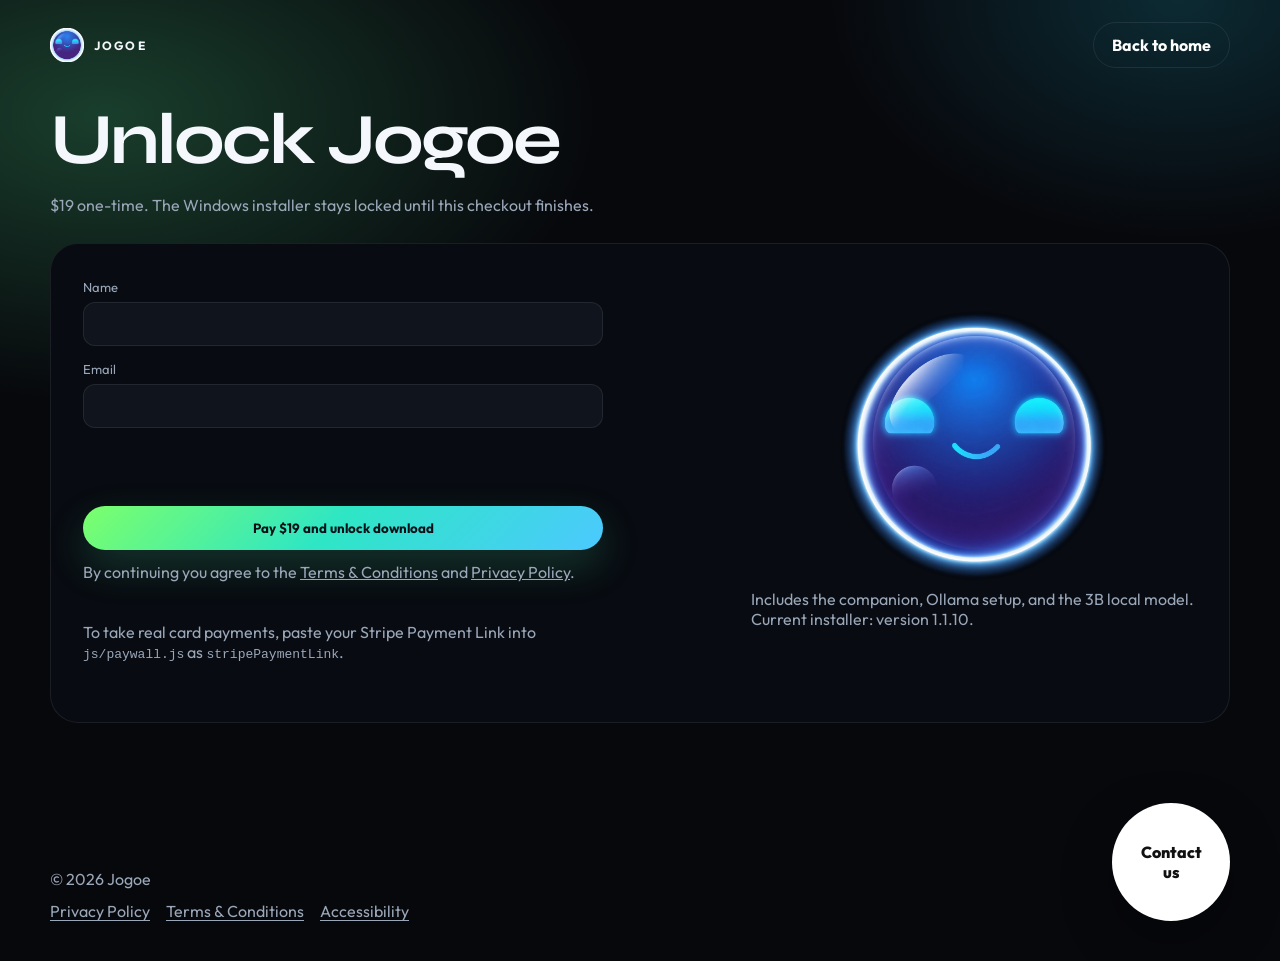
==== commit 764fb80d: "Publish the Jogoe 1.1.10 installer on the download site." ====
--- a/checkout.html
+++ b/checkout.html
@@ -44,7 +44,7 @@
               <img class="checkout-orb" src="assets/faces/idle.png" alt="Jogoe waiting on the checkout page" width="3840" height="3840">
             </picture>
           </div>
-          <p class="lede">Includes the companion, Ollama setup, and the 3B local model. Current installer: version 1.1.7.</p>
+          <p class="lede">Includes the companion, Ollama setup, and the 3B local model. Current installer: version 1.1.10.</p>
         </div>
       </div>
     </main>
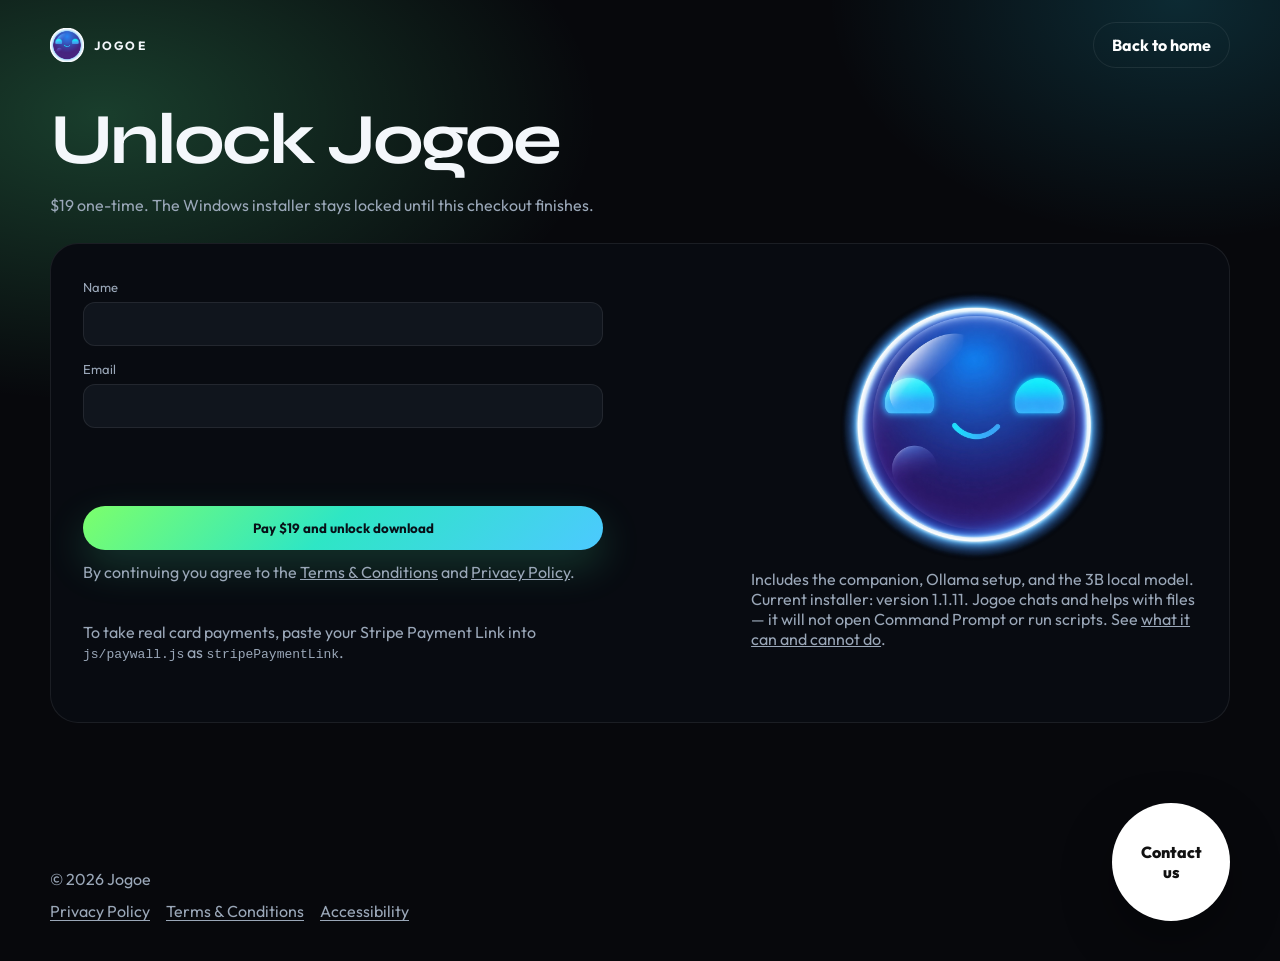
==== commit fea10a00: "Spell out what Jogoe can and cannot do on the site and in the terms." ====
--- a/checkout.html
+++ b/checkout.html
@@ -44,7 +44,7 @@
               <img class="checkout-orb" src="assets/faces/idle.png" alt="Jogoe waiting on the checkout page" width="3840" height="3840">
             </picture>
           </div>
-          <p class="lede">Includes the companion, Ollama setup, and the 3B local model. Current installer: version 1.1.10.</p>
+          <p class="lede">Includes the companion, Ollama setup, and the 3B local model. Current installer: version 1.1.11. Jogoe chats and helps with files — it will not open Command Prompt or run scripts. See <a href="index.html#limits">what it can and cannot do</a>.</p>
         </div>
       </div>
     </main>
--- a/css/style.css
+++ b/css/style.css
@@ -265,6 +265,29 @@
 .card h3 { margin: 0 0 8px; font-size: 20px; }
 .card p { margin: 0; color: var(--muted); line-height: 1.55; }
 
+.limits {
+  display: grid;
+  grid-template-columns: 1fr 1fr;
+  gap: 16px;
+}
+.limits-card {
+  background: rgba(10, 14, 20, 0.82);
+  border: 1px solid var(--line);
+  border-radius: 22px;
+  padding: 24px;
+}
+.limits-card h3 { margin: 0 0 6px; font-size: 22px; }
+.limits-card .lede { margin-bottom: 14px; }
+.limits-card.can { border-color: rgba(94, 255, 200, 0.28); }
+.limits-card.cannot { border-color: rgba(255, 132, 132, 0.28); }
+.limits-card ul {
+  margin: 0;
+  padding-left: 18px;
+  color: var(--muted);
+  line-height: 1.7;
+}
+.limits-card li { margin: 0 0 8px; }
+
 .faces {
   display: grid;
   grid-template-columns: repeat(7, minmax(0, 1fr));
@@ -500,7 +523,7 @@
 }
 
 @media (max-width: 860px) {
-  .hero, .price-box, .grid, .footer { grid-template-columns: 1fr; }
+  .hero, .price-box, .grid, .limits, .footer { grid-template-columns: 1fr; }
   .hero {
     display: flex;
     flex-direction: column;
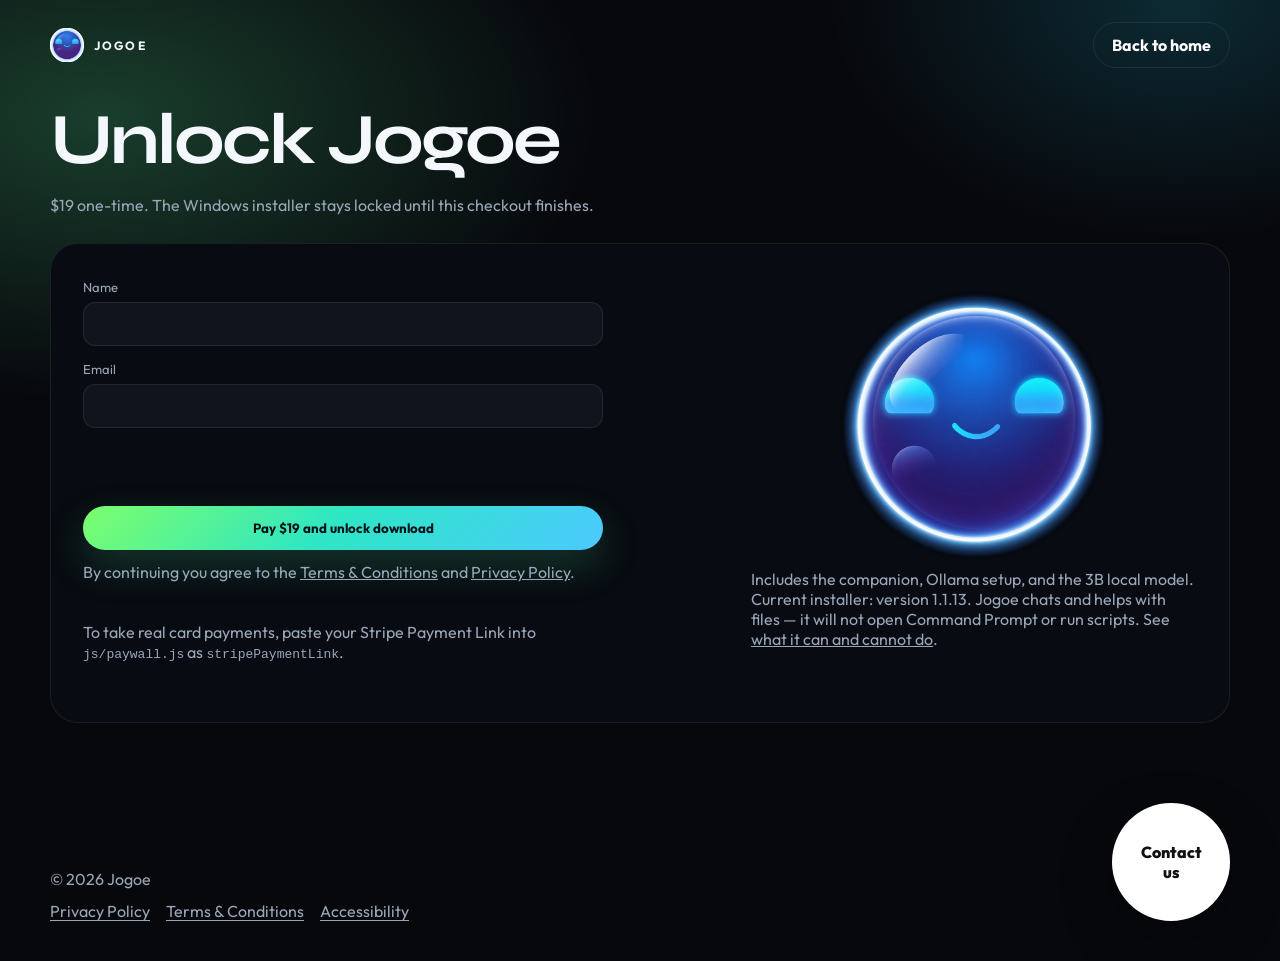
==== commit 4ca40bf9: "Publish the Jogoe 1.1.13 installer on the download site." ====
--- a/checkout.html
+++ b/checkout.html
@@ -44,7 +44,7 @@
               <img class="checkout-orb" src="assets/faces/idle.png" alt="Jogoe waiting on the checkout page" width="3840" height="3840">
             </picture>
           </div>
-          <p class="lede">Includes the companion, Ollama setup, and the 3B local model. Current installer: version 1.1.11. Jogoe chats and helps with files — it will not open Command Prompt or run scripts. See <a href="index.html#limits">what it can and cannot do</a>.</p>
+          <p class="lede">Includes the companion, Ollama setup, and the 3B local model. Current installer: version 1.1.13. Jogoe chats and helps with files — it will not open Command Prompt or run scripts. See <a href="index.html#limits">what it can and cannot do</a>.</p>
         </div>
       </div>
     </main>
